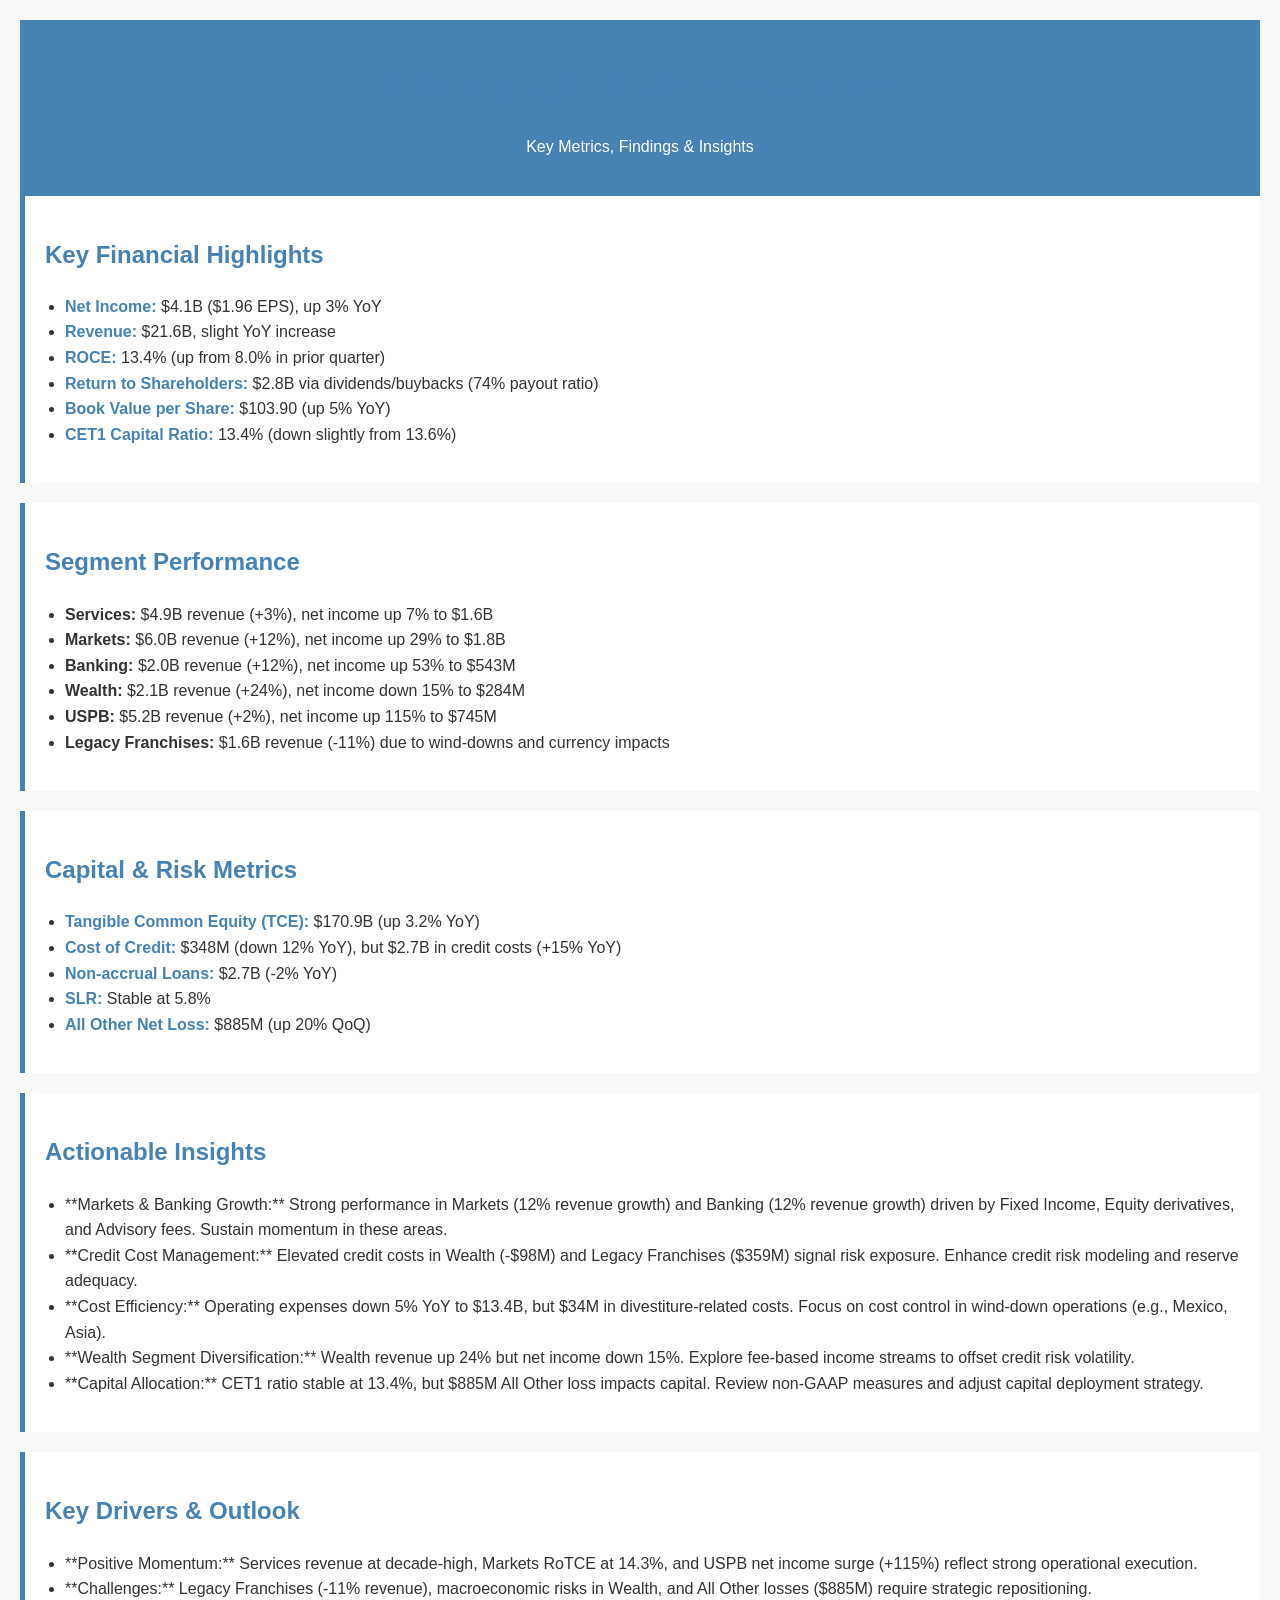
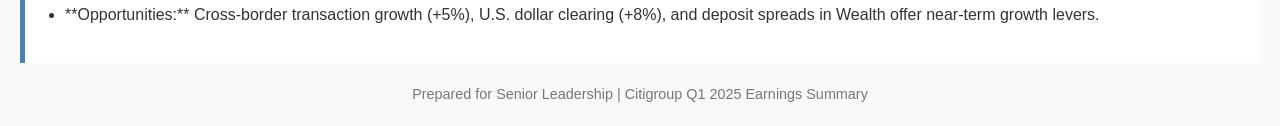
==== Citi_Report.html @ 529b417b "Dash App Update - v1" ====
<html lang="en">
<head>
    <meta charset="UTF-8">
    <title>Citigroup Q1 2025 Earnings Report</title>
    <style>
        body {
            font-family: Arial, sans-serif;
            line-height: 1.6;
            margin: 0;
            padding: 20px;
            background-color: #f9f9f9;
            color: #333;
        }
        header {
            background-color: steelblue;
            color: white;
            padding: 20px;
            text-align: center;
        }
        h1, h2 {
            color: steelblue;
        }
        section {
            background: white;
            padding: 20px;
            margin-bottom: 20px;
            border-left: 5px solid steelblue;
        }
        ul {
            padding-left: 20px;
        }
        .metric {
            color: steelblue;
            font-weight: bold;
        }
        footer {
            text-align: center;
            color: #777;
            font-size: 0.9em;
        }
    </style>
</head>
<body>
    <header>
        <h1>Citigroup Q1 2025 Earnings Report</h1>
        <p>Key Metrics, Findings & Insights</p>
    </header>

    <section>
        <h2>Key Financial Highlights</h2>
        <ul>
            <li><span class="metric">Net Income:</span> $4.1B ($1.96 EPS), up 3% YoY</li>
            <li><span class="metric">Revenue:</span> $21.6B, slight YoY increase</li>
            <li><span class="metric">ROCE:</span> 13.4% (up from 8.0% in prior quarter)</li>
            <li><span class="metric">Return to Shareholders:</span> $2.8B via dividends/buybacks (74% payout ratio)</li>
            <li><span class="metric">Book Value per Share:</span> $103.90 (up 5% YoY)</li>
            <li><span class="metric">CET1 Capital Ratio:</span> 13.4% (down slightly from 13.6%)</li>
        </ul>
    </section>

    <section>
        <h2>Segment Performance</h2>
        <ul>
            <li><strong>Services:</strong> $4.9B revenue (+3%), net income up 7% to $1.6B</li>
            <li><strong>Markets:</strong> $6.0B revenue (+12%), net income up 29% to $1.8B</li>
            <li><strong>Banking:</strong> $2.0B revenue (+12%), net income up 53% to $543M</li>
            <li><strong>Wealth:</strong> $2.1B revenue (+24%), net income down 15% to $284M</li>
            <li><strong>USPB:</strong> $5.2B revenue (+2%), net income up 115% to $745M</li>
            <li><strong>Legacy Franchises:</strong> $1.6B revenue (-11%) due to wind-downs and currency impacts</li>
        </ul>
    </section>

    <section>
        <h2>Capital & Risk Metrics</h2>
        <ul>
            <li><span class="metric">Tangible Common Equity (TCE):</span> $170.9B (up 3.2% YoY)</li>
            <li><span class="metric">Cost of Credit:</span> $348M (down 12% YoY), but $2.7B in credit costs (+15% YoY)</li>
            <li><span class="metric">Non-accrual Loans:</span> $2.7B (-2% YoY)</li>
            <li><span class="metric">SLR:</span> Stable at 5.8%</li>
            <li><span class="metric">All Other Net Loss:</span> $885M (up 20% QoQ)</li>
        </ul>
    </section>

    <section>
        <h2>Actionable Insights</h2>
        <ul>
            <li>**Markets & Banking Growth:** Strong performance in Markets (12% revenue growth) and Banking (12% revenue growth) driven by Fixed Income, Equity derivatives, and Advisory fees. Sustain momentum in these areas.</li>
            <li>**Credit Cost Management:** Elevated credit costs in Wealth (-$98M) and Legacy Franchises ($359M) signal risk exposure. Enhance credit risk modeling and reserve adequacy.</li>
            <li>**Cost Efficiency:** Operating expenses down 5% YoY to $13.4B, but $34M in divestiture-related costs. Focus on cost control in wind-down operations (e.g., Mexico, Asia).</li>
            <li>**Wealth Segment Diversification:** Wealth revenue up 24% but net income down 15%. Explore fee-based income streams to offset credit risk volatility.</li>
            <li>**Capital Allocation:** CET1 ratio stable at 13.4%, but $885M All Other loss impacts capital. Review non-GAAP measures and adjust capital deployment strategy.</li>
        </ul>
    </section>

    <section>
        <h2>Key Drivers & Outlook</h2>
        <ul>
            <li>**Positive Momentum:** Services revenue at decade-high, Markets RoTCE at 14.3%, and USPB net income surge (+115%) reflect strong operational execution.</li>
            <li>**Challenges:** Legacy Franchises (-11% revenue), macroeconomic risks in Wealth, and All Other losses ($885M) require strategic repositioning.</li>
            <li>**Opportunities:** Cross-border transaction growth (+5%), U.S. dollar clearing (+8%), and deposit spreads in Wealth offer near-term growth levers.</li>
        </ul>
    </section>

    <footer>
        <p>Prepared for Senior Leadership | Citigroup Q1 2025 Earnings Summary</p>
    </footer>
</body>
</html>
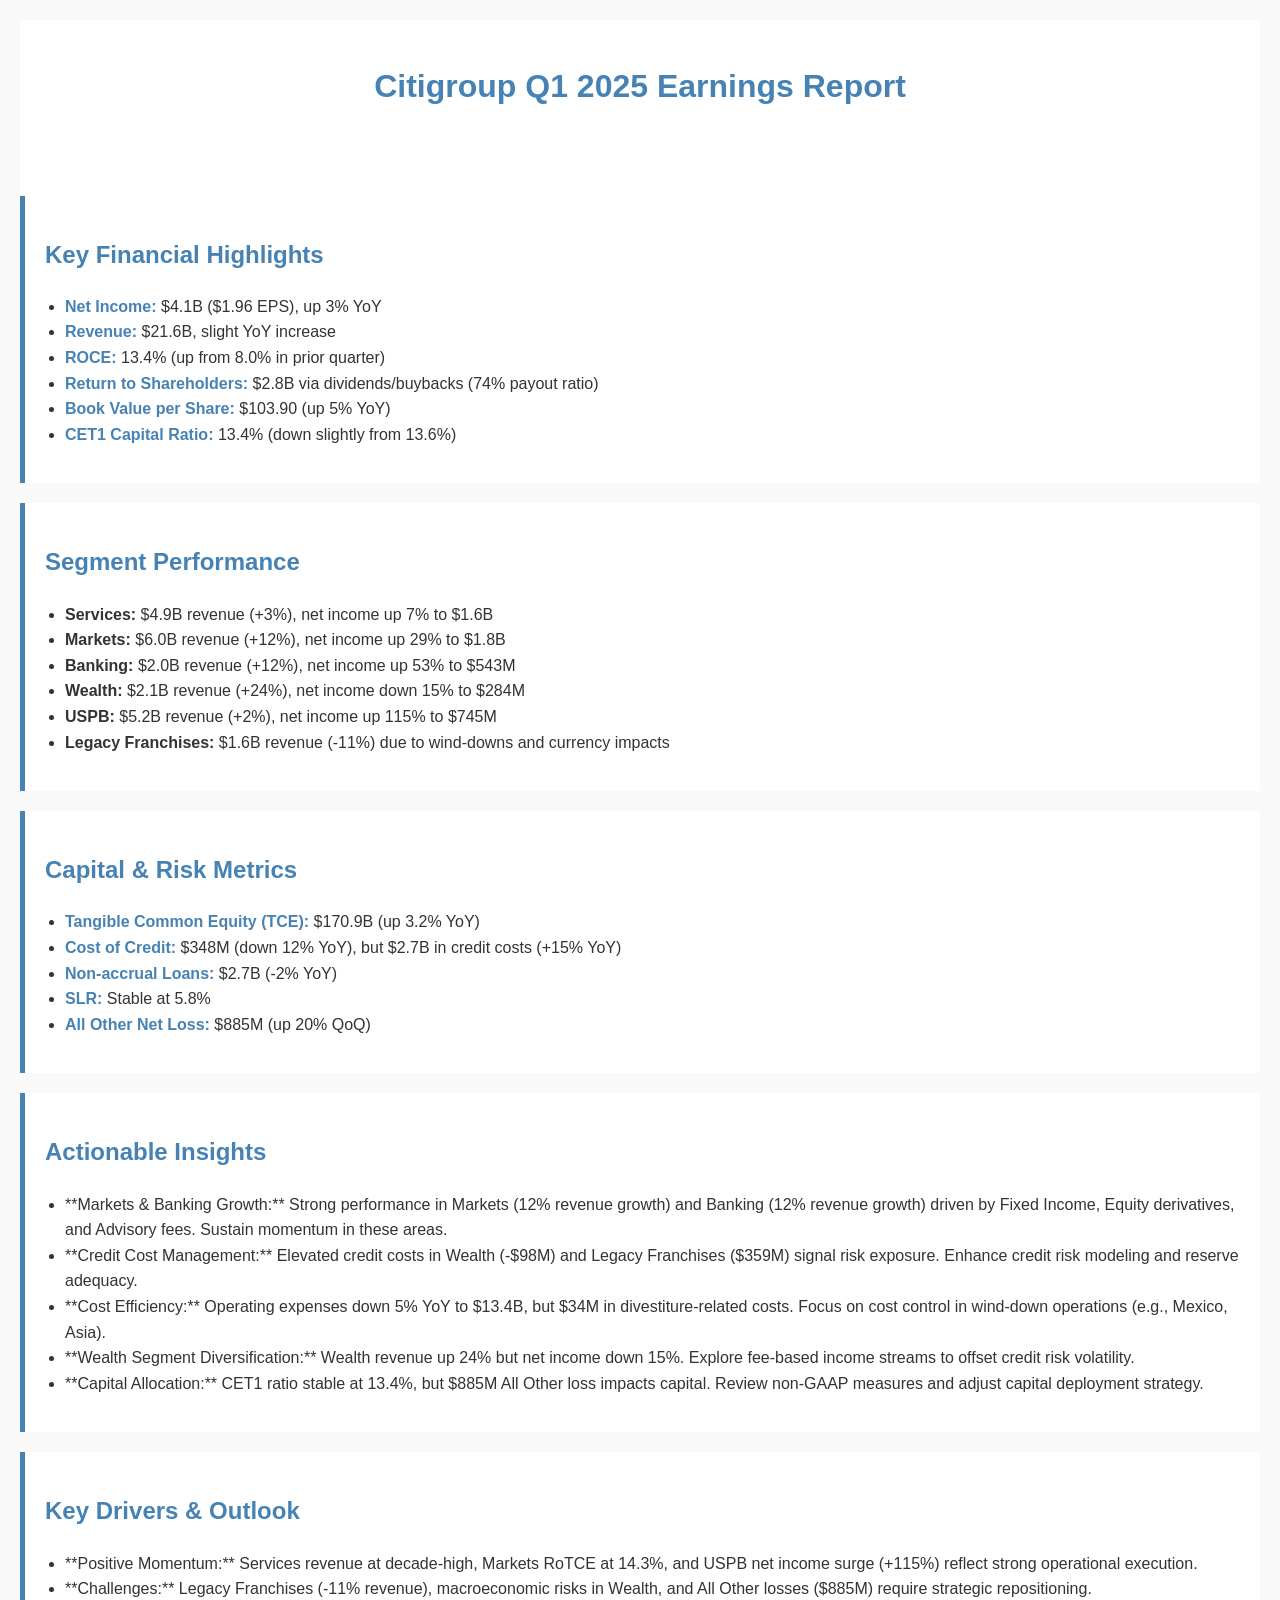
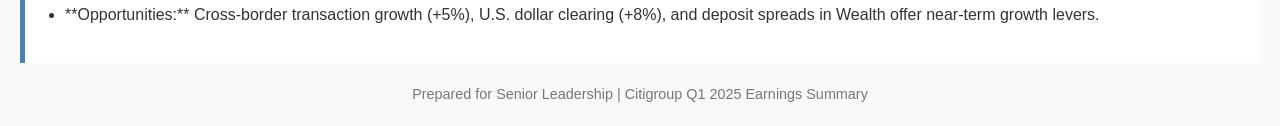
==== commit 41960e5d: "Dash App Update - v2" ====
--- a/Citi_Report.html
+++ b/Citi_Report.html
@@ -12,7 +12,7 @@
             color: #333;
         }
         header {
-            background-color: steelblue;
+            background-color: rgb(255, 255, 255);
             color: white;
             padding: 20px;
             text-align: center;
